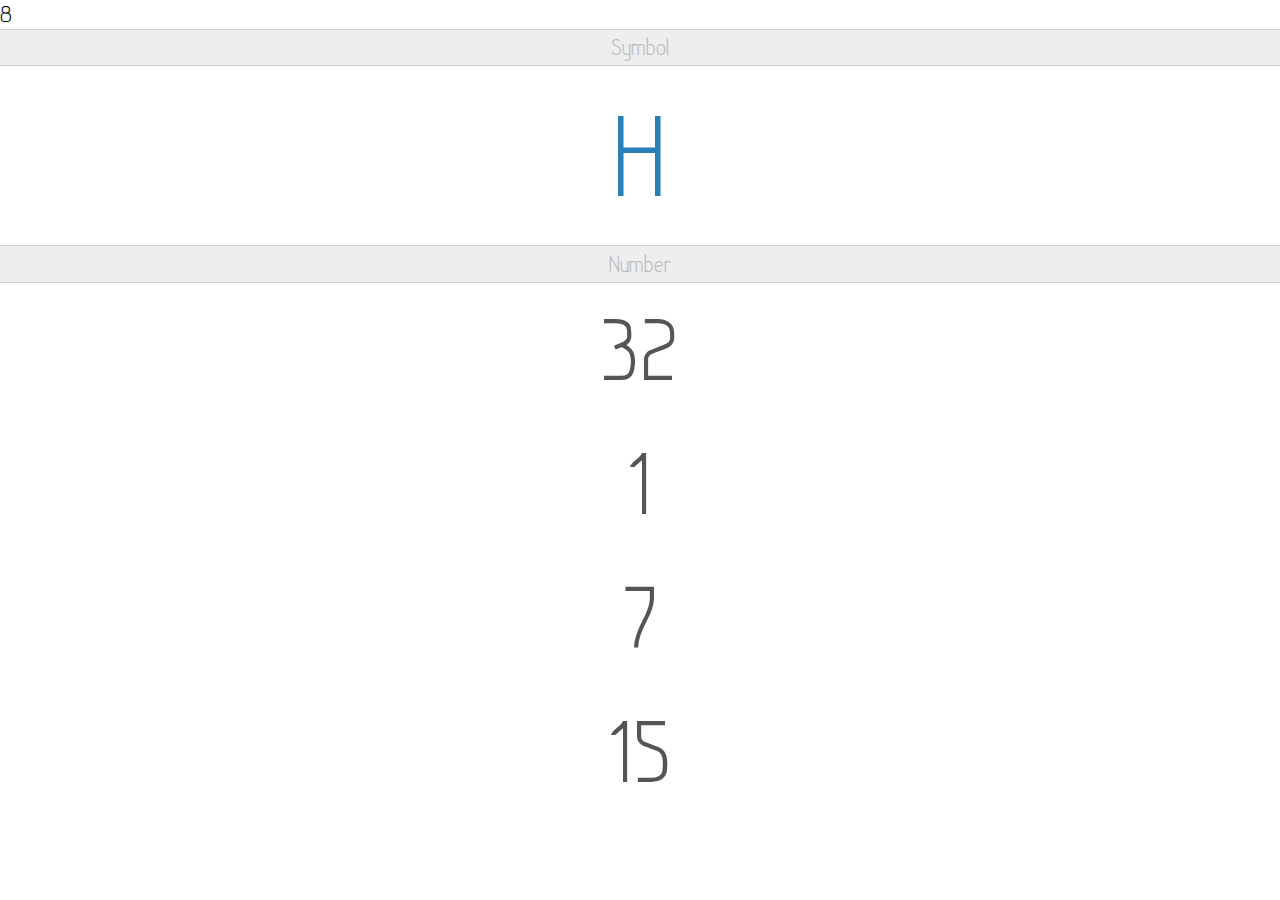
==== index.html @ 851ba933 "First commit" ====
<!DOCTYPE html>

<html>

	<head>
		<title>Elements</title>
		<link href='style.css' rel='stylesheet'>8
		<meta name='viewport' content='width=device-width, initial-scale=1'>
	</head>

	<body>
		<h3>Symbol</h3>
		<h1>H</h1>
		<h3>Number</h3>
		<h2>32</h2>
		<h2>1</h2>
		<h2>7</h2>
		<h2>15</h2>
		<script src='phonegap.js'></script>
		<script src='fastclick.js'></script>
		<script>window.addEventListener('load', function() { FastClick.attach(document.body); }, false);</script>
		<script src='jquery-1.11.0.min.js'></script>
		<script src='app.js'></script>
	</body>

</html>
---- style.css ----
@font-face {
	font-family: 'Hallo';
	src: url('Hallo.otf');
	font-weight: 300;
}

html, body {
	width: 100%;
	margin: 0;
}

body {
	font-family: 'Hallo', sans-serif;
}

h3 {
	color: #bbb;
	width: 100%;
	padding: 0.125em 0;
	margin: 0;
	background-color: #eee;
	border: none;
	border-top: 1px solid #ccc;
	border-bottom: 1px solid #ccc;
	font-size: 1em;
	font-weight: 300;
	text-align: center;
}

h1 {
	color: #2980b9;
	width: 100%;
	padding: 0.125em 0;
	margin: 0;
	background-color: #fff;
	font-size: 5em;
	font-weight: 300;
	text-align: center;
}

h2 {
	color: #555;
	width: 100%;
	padding: 0.125em 0;
	margin: 0;
	background-color: #fff;
	font-size: 3.75em;
	font-weight: 300;
	text-align: center;
}
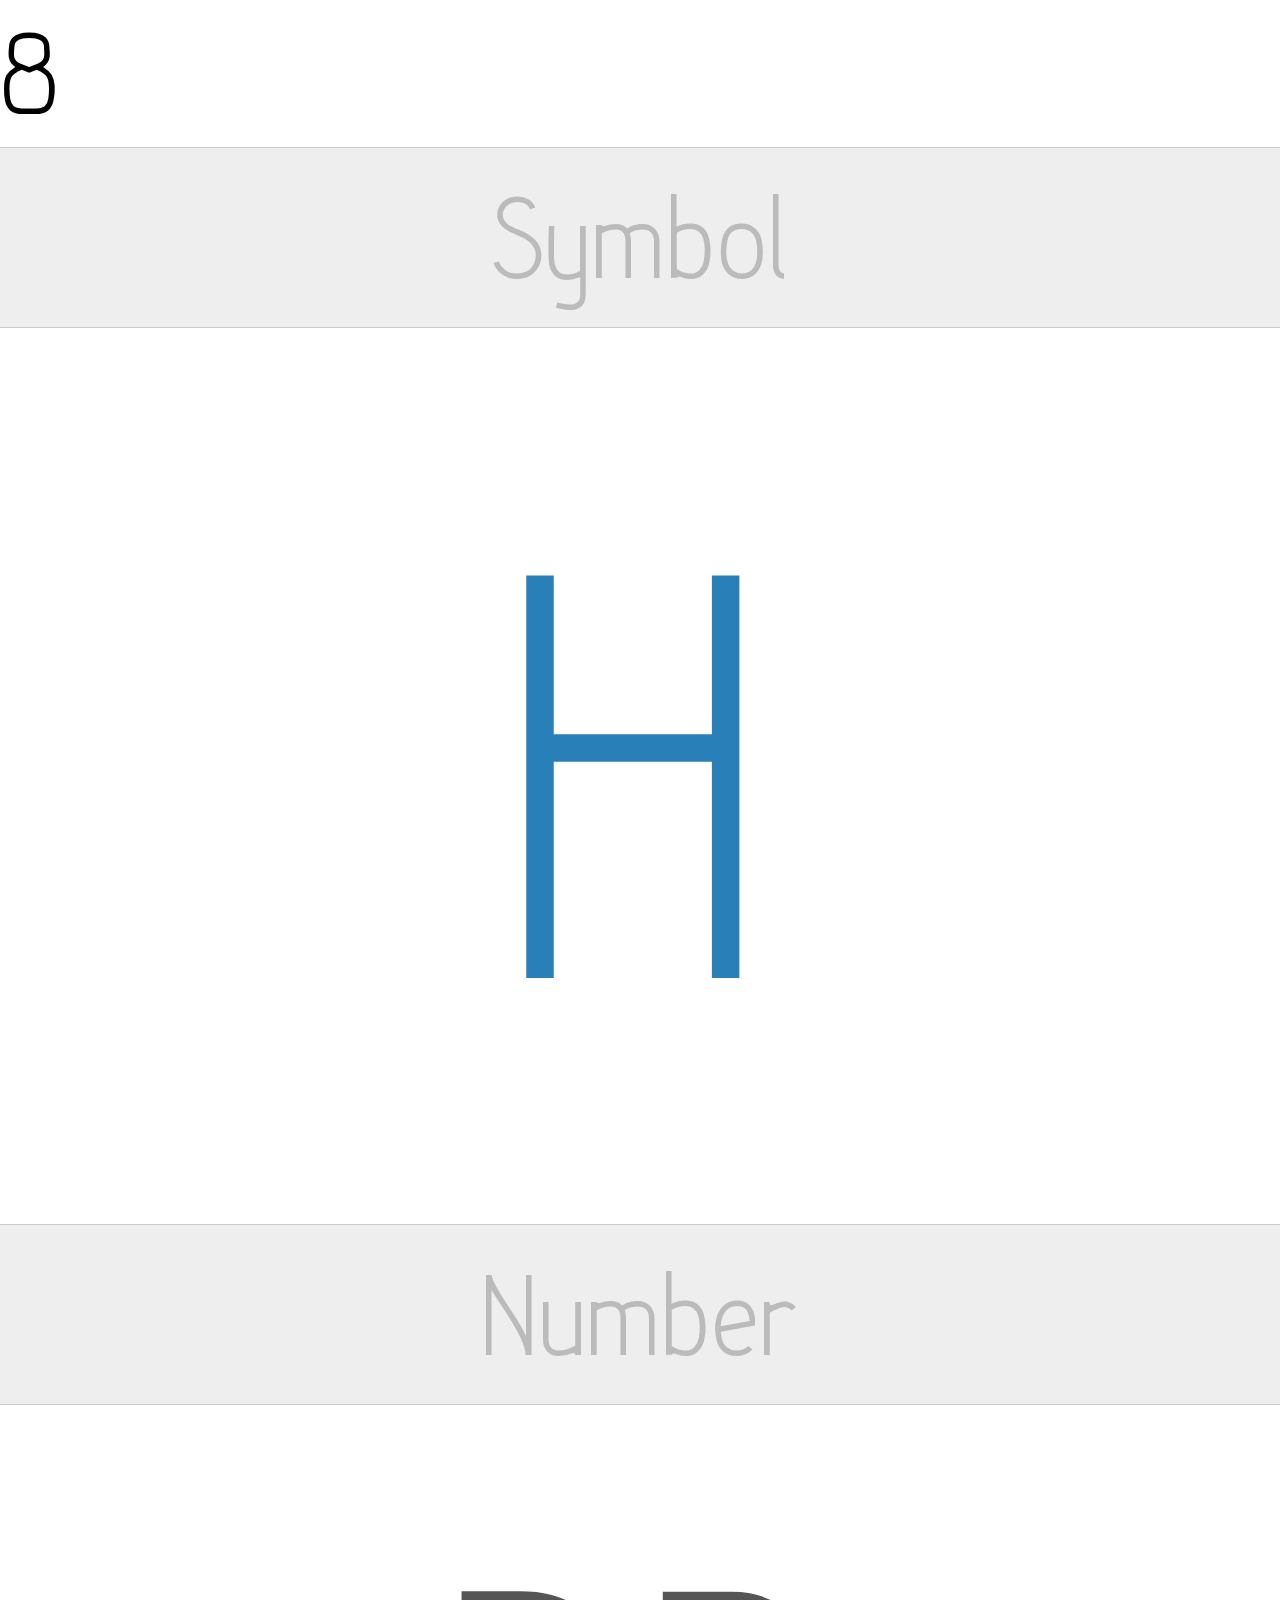
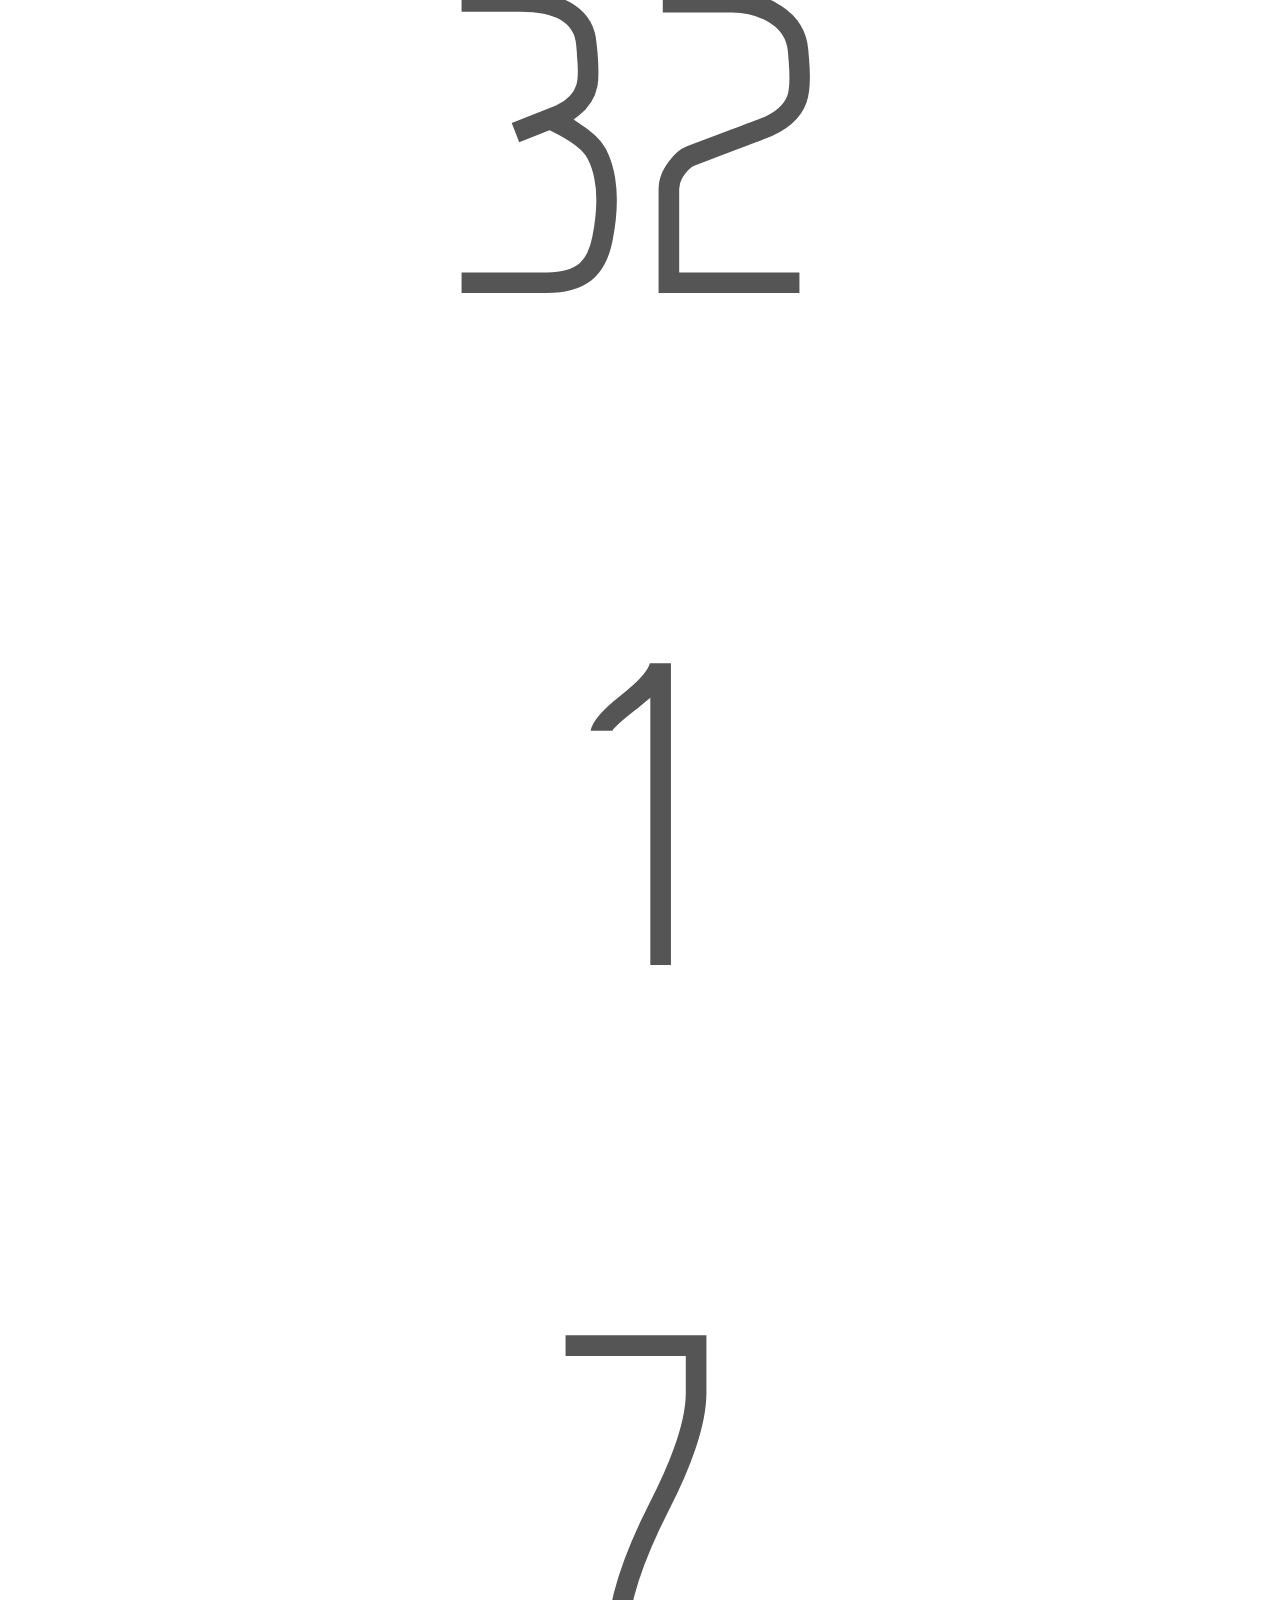
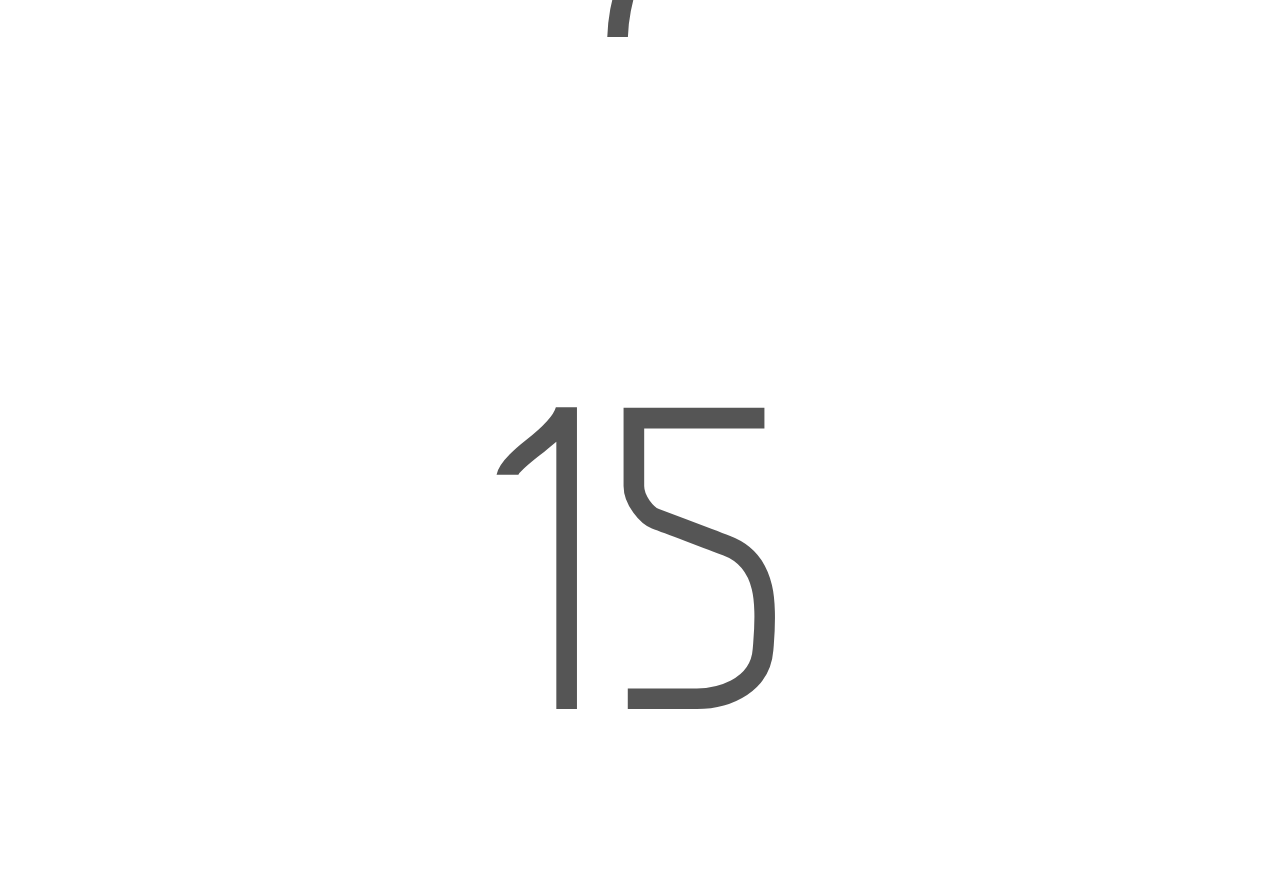
==== commit 0b551bb2: "Removed fastclick.js" ====
--- a/index.html
+++ b/index.html
@@ -18,8 +18,6 @@
 		<h2>7</h2>
 		<h2>15</h2>
 		<script src='phonegap.js'></script>
-		<script src='fastclick.js'></script>
-		<script>window.addEventListener('load', function() { FastClick.attach(document.body); }, false);</script>
 		<script src='jquery-1.11.0.min.js'></script>
 		<script src='app.js'></script>
 	</body>
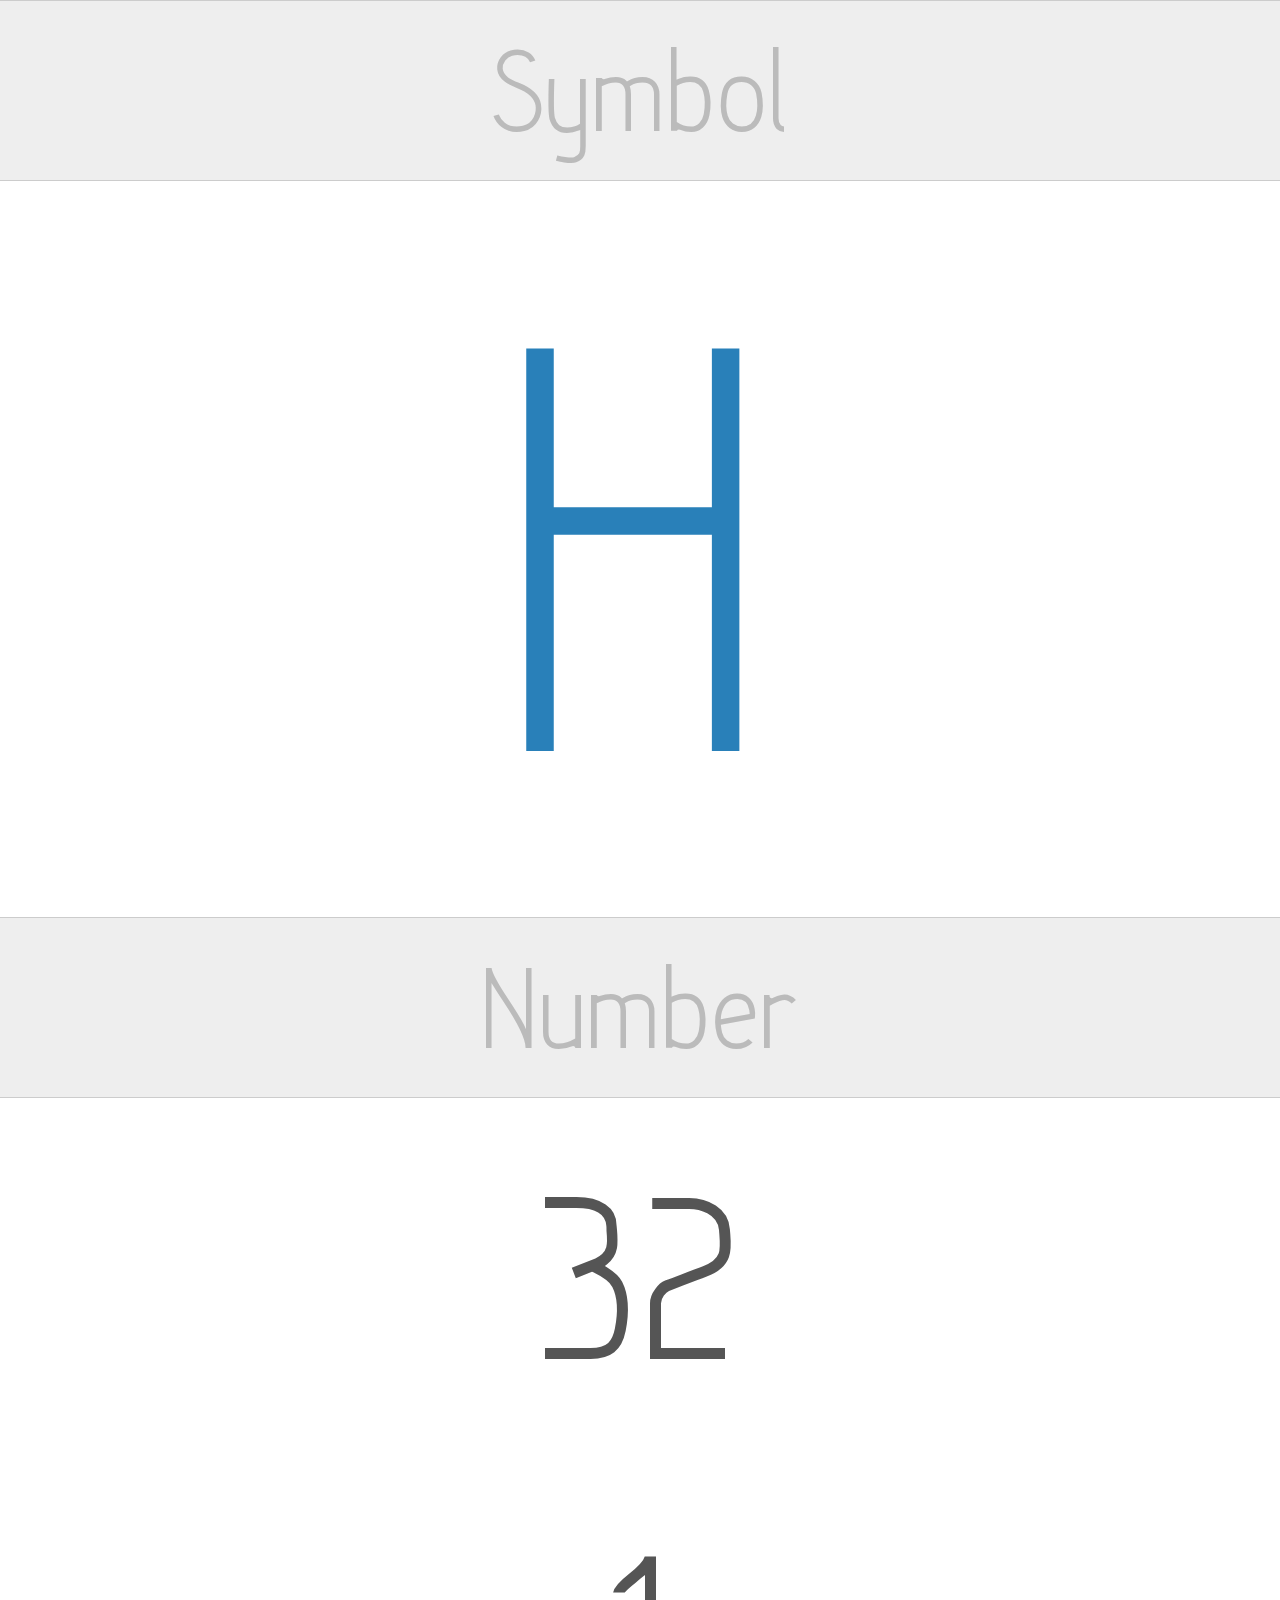
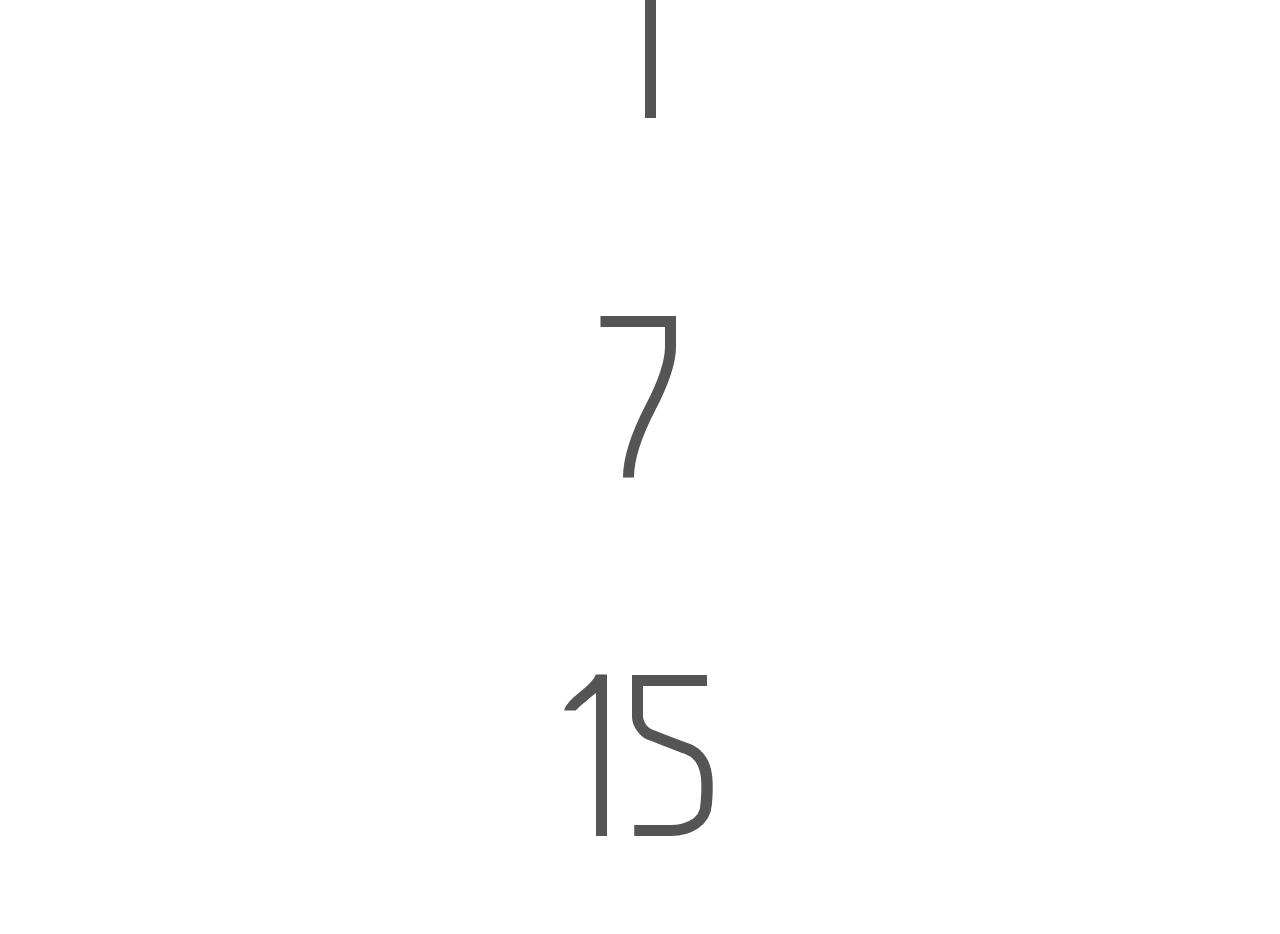
==== commit 94053181: "Smaller font and margins" ====
--- a/index.html
+++ b/index.html
@@ -5,7 +5,7 @@
 
 	<head>
 		<title>Elements</title>
-		<link href='style.css' rel='stylesheet'>8
+		<link href='style.css' rel='stylesheet'>
 		<meta name='viewport' content='width=device-width, initial-scale=1'>
 	</head>
 
--- a/style.css
+++ b/style.css
@@ -31,7 +31,7 @@
 h1 {
 	color: #2980b9;
 	width: 100%;
-	padding: 0.125em 0;
+	padding: 0;
 	margin: 0;
 	background-color: #fff;
 	font-size: 5em;
@@ -45,7 +45,7 @@
 	padding: 0.125em 0;
 	margin: 0;
 	background-color: #fff;
-	font-size: 3.75em;
+	font-size: 2em;
 	font-weight: 300;
 	text-align: center;
 }
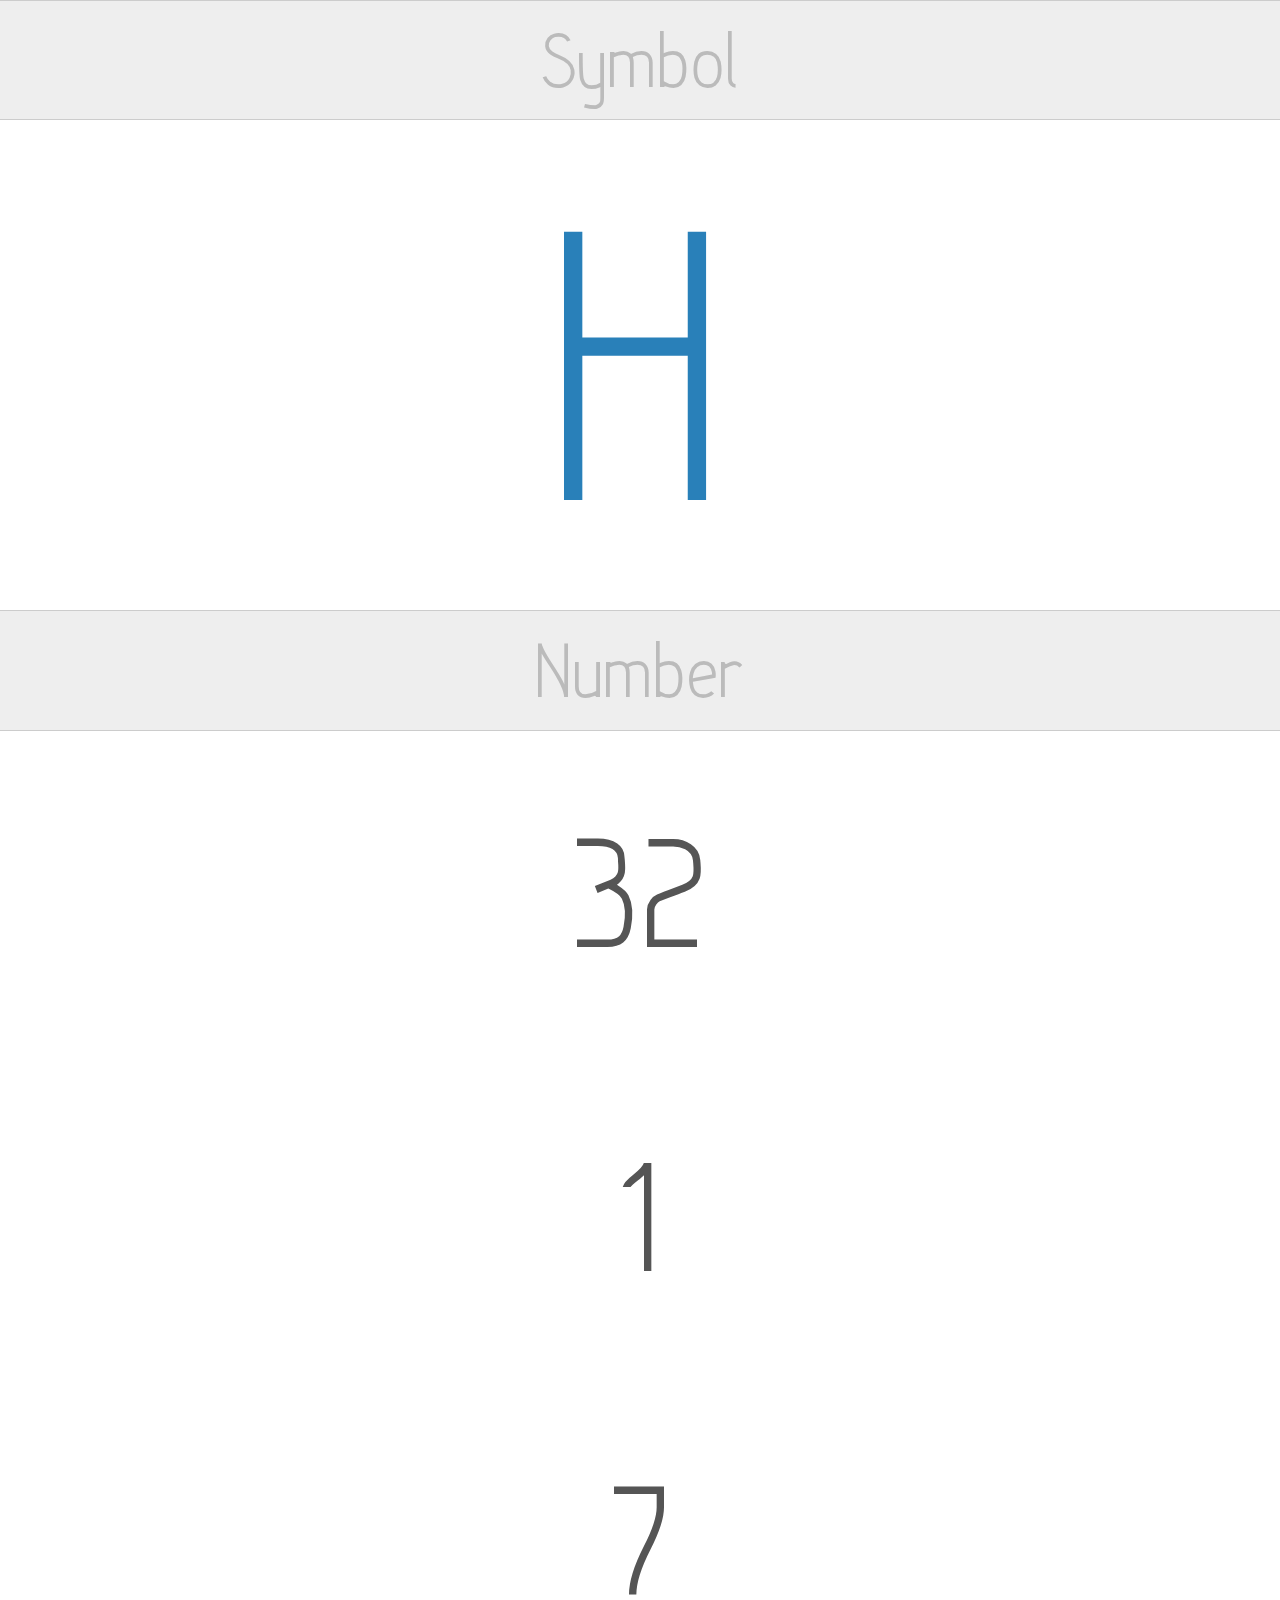
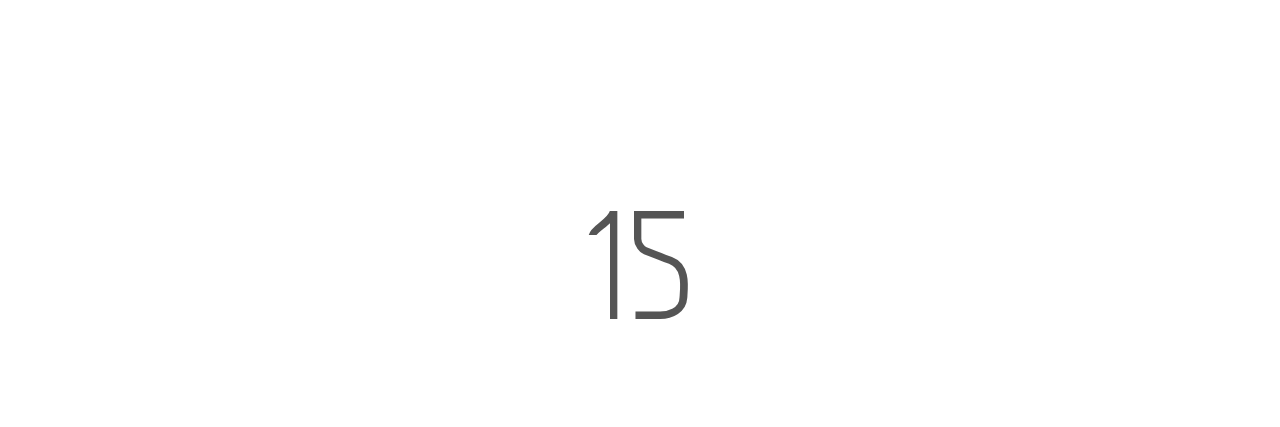
==== commit 212952ca: "fastclick.js" ====
--- a/index.html
+++ b/index.html
@@ -18,6 +18,7 @@
 		<h2>7</h2>
 		<h2>15</h2>
 		<script src='phonegap.js'></script>
+		<script type='application/javascript' src='fastclick.js'></script>
 		<script src='jquery-1.11.0.min.js'></script>
 		<script src='app.js'></script>
 	</body>
--- a/style.css
+++ b/style.css
@@ -12,6 +12,10 @@
 
 body {
 	font-family: 'Hallo', sans-serif;
+}
+
+* {
+	-webkit-tap-highlight-color: rgba(0, 0, 0, 0);
 }
 
 h3 {
@@ -42,10 +46,15 @@
 h2 {
 	color: #555;
 	width: 100%;
-	padding: 0.125em 0;
+	padding: 0.375em 0;
 	margin: 0;
 	background-color: #fff;
 	font-size: 2em;
 	font-weight: 300;
 	text-align: center;
 }
+
+h2:hover {
+	color: #2980b9;
+	background-color: #eee;
+}
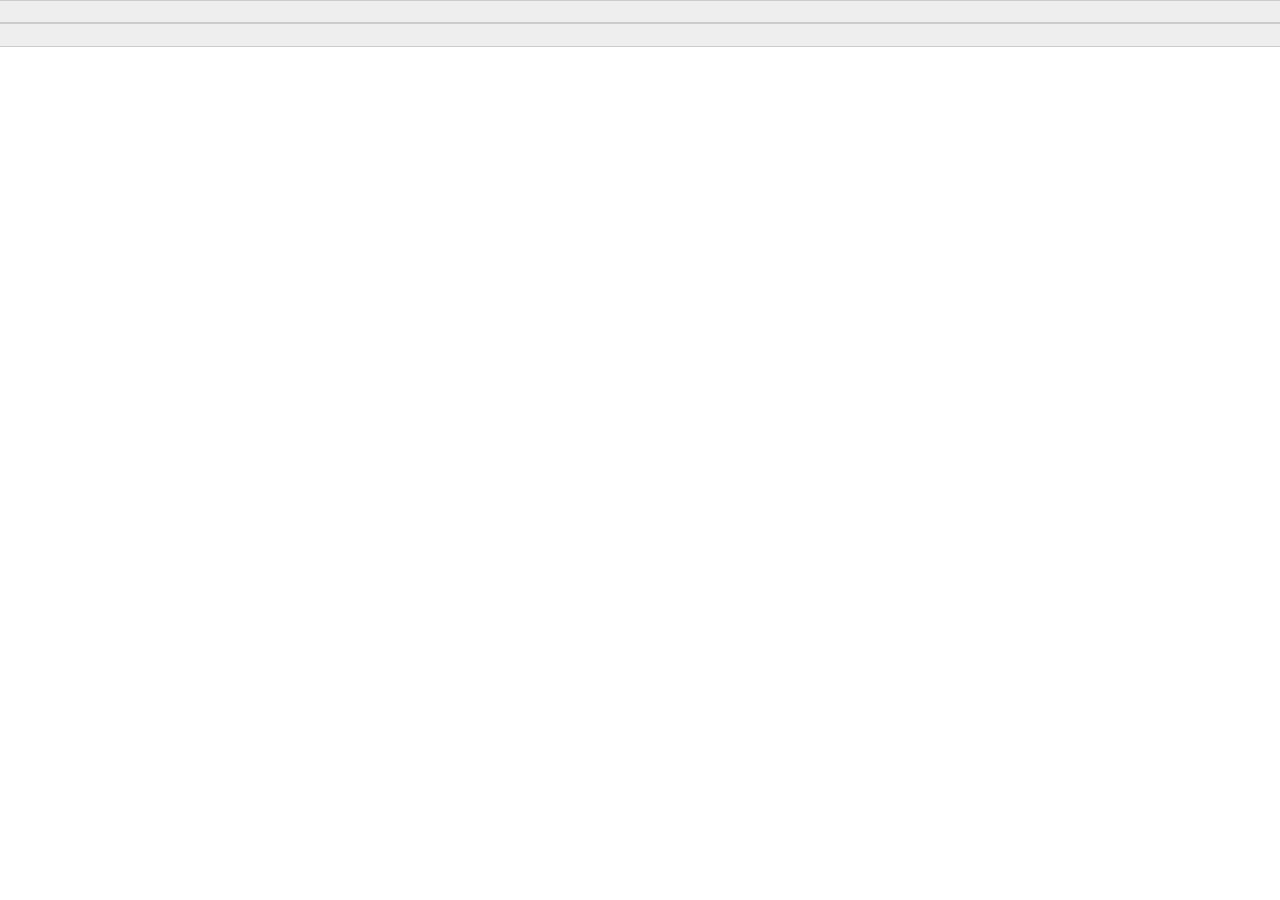
==== commit e28d05fa: "Question randomization" ====
--- a/index.html
+++ b/index.html
@@ -10,13 +10,13 @@
 	</head>
 
 	<body>
-		<h3>Symbol</h3>
-		<h1>H</h1>
-		<h3>Number</h3>
-		<h2>32</h2>
-		<h2>1</h2>
-		<h2>7</h2>
-		<h2>15</h2>
+		<h3></h3>
+		<h1></h1>
+		<h3></h3>
+		<h2></h2>
+		<h2></h2>
+		<h2></h2>
+		<h2></h2>
 		<script src='phonegap.js'></script>
 		<script type='application/javascript' src='fastclick.js'></script>
 		<script src='jquery-1.11.0.min.js'></script>
--- a/style.css
+++ b/style.css
@@ -53,8 +53,3 @@
 	font-weight: 300;
 	text-align: center;
 }
-
-h2:hover {
-	color: #2980b9;
-	background-color: #eee;
-}
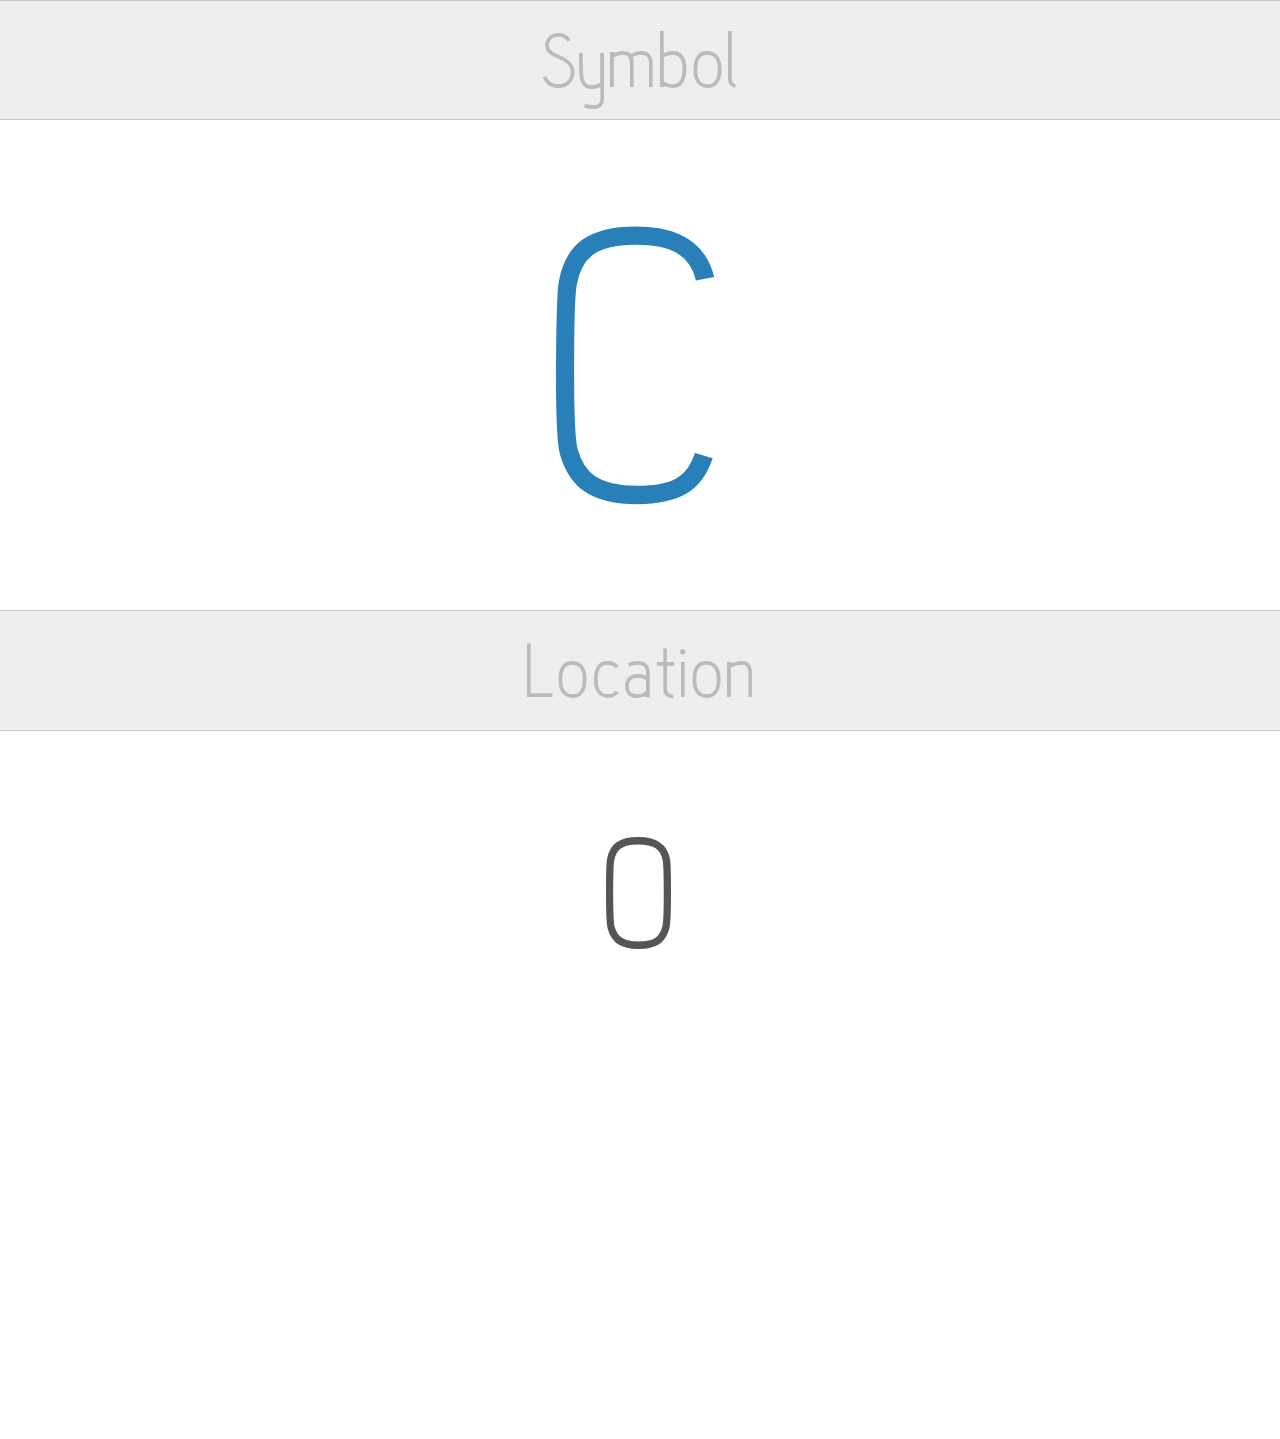
==== commit 56056a2a: "Fixed JS code" ====
--- a/index.html
+++ b/index.html
@@ -10,9 +10,9 @@
 	</head>
 
 	<body>
-		<h3></h3>
+		<h3 id='questionCharacteristic'></h3>
 		<h1></h1>
-		<h3></h3>
+		<h3 id='answerCharacteristic'></h3>
 		<h2></h2>
 		<h2></h2>
 		<h2></h2>
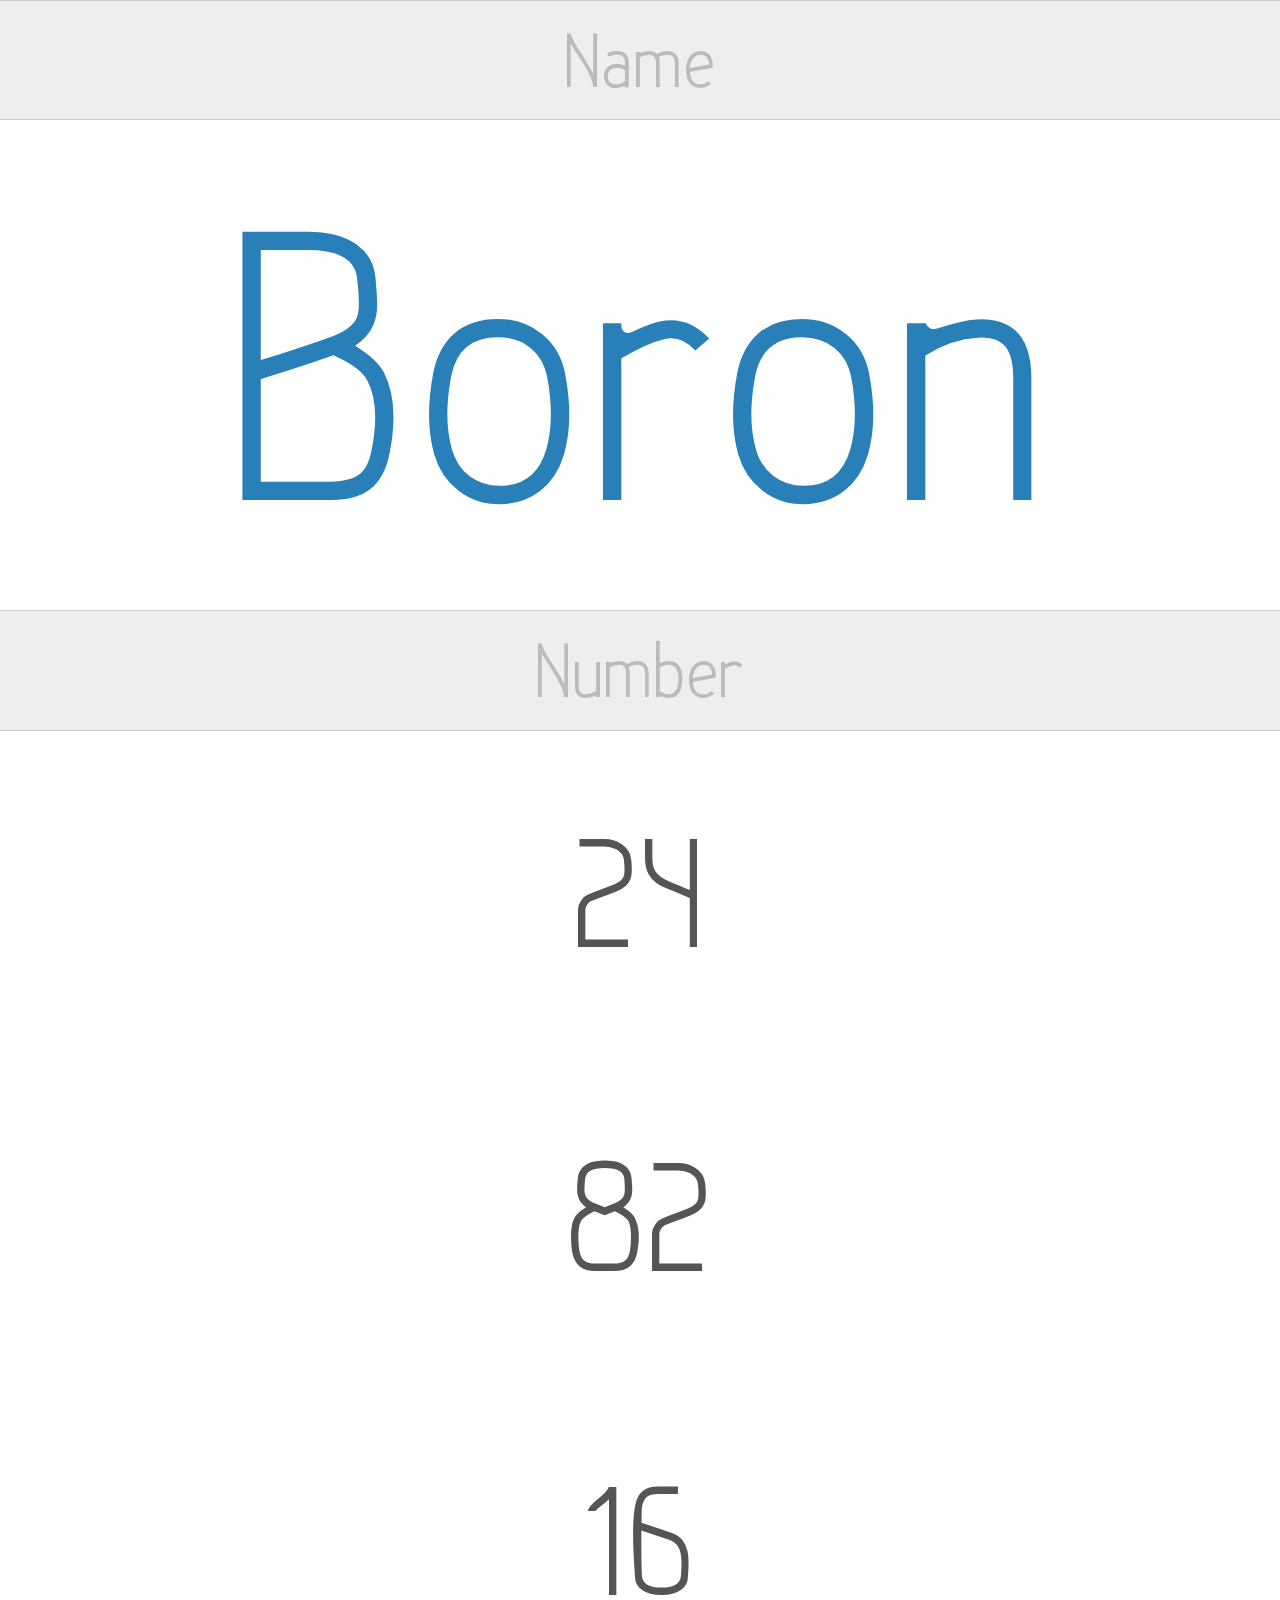
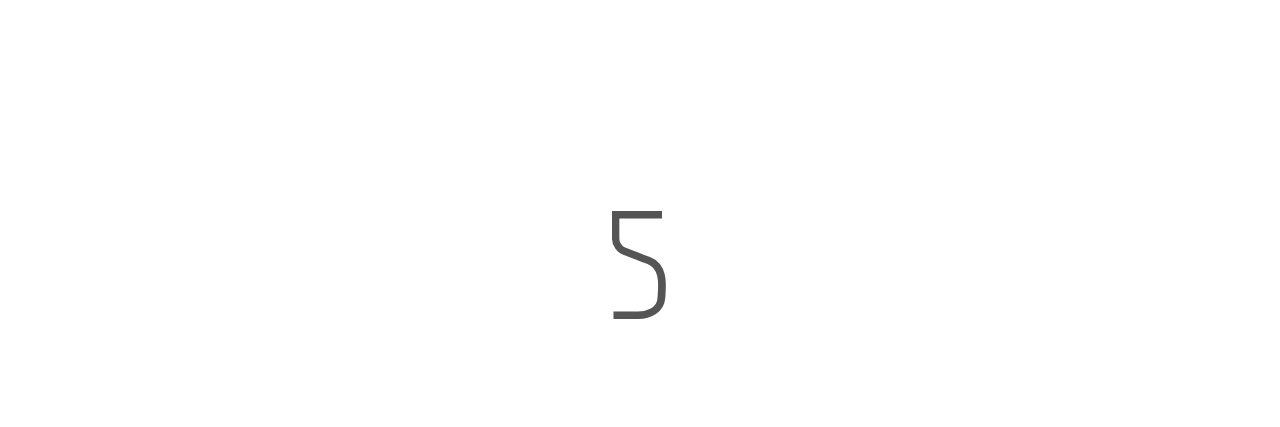
==== commit 62a6d13c: "Added correct / incorrect system and next question system" ====
--- a/index.html
+++ b/index.html
@@ -13,11 +13,12 @@
 		<h3 id='questionCharacteristic'></h3>
 		<h1></h1>
 		<h3 id='answerCharacteristic'></h3>
-		<h2></h2>
-		<h2></h2>
-		<h2></h2>
-		<h2></h2>
-		<script src='phonegap.js'></script>
+		<div>
+			<h2></h2>
+			<h2></h2>
+			<h2></h2>
+			<h2></h2>
+		</div>
 		<script type='application/javascript' src='fastclick.js'></script>
 		<script src='jquery-1.11.0.min.js'></script>
 		<script src='app.js'></script>
--- a/style.css
+++ b/style.css
@@ -53,3 +53,13 @@
 	font-weight: 300;
 	text-align: center;
 }
+
+h2.correct {
+	color: #fff;
+	background-color: #2ecc71;
+}
+
+h2.incorrect {
+	color: #fff;
+	background-color: #e74c3c;
+}
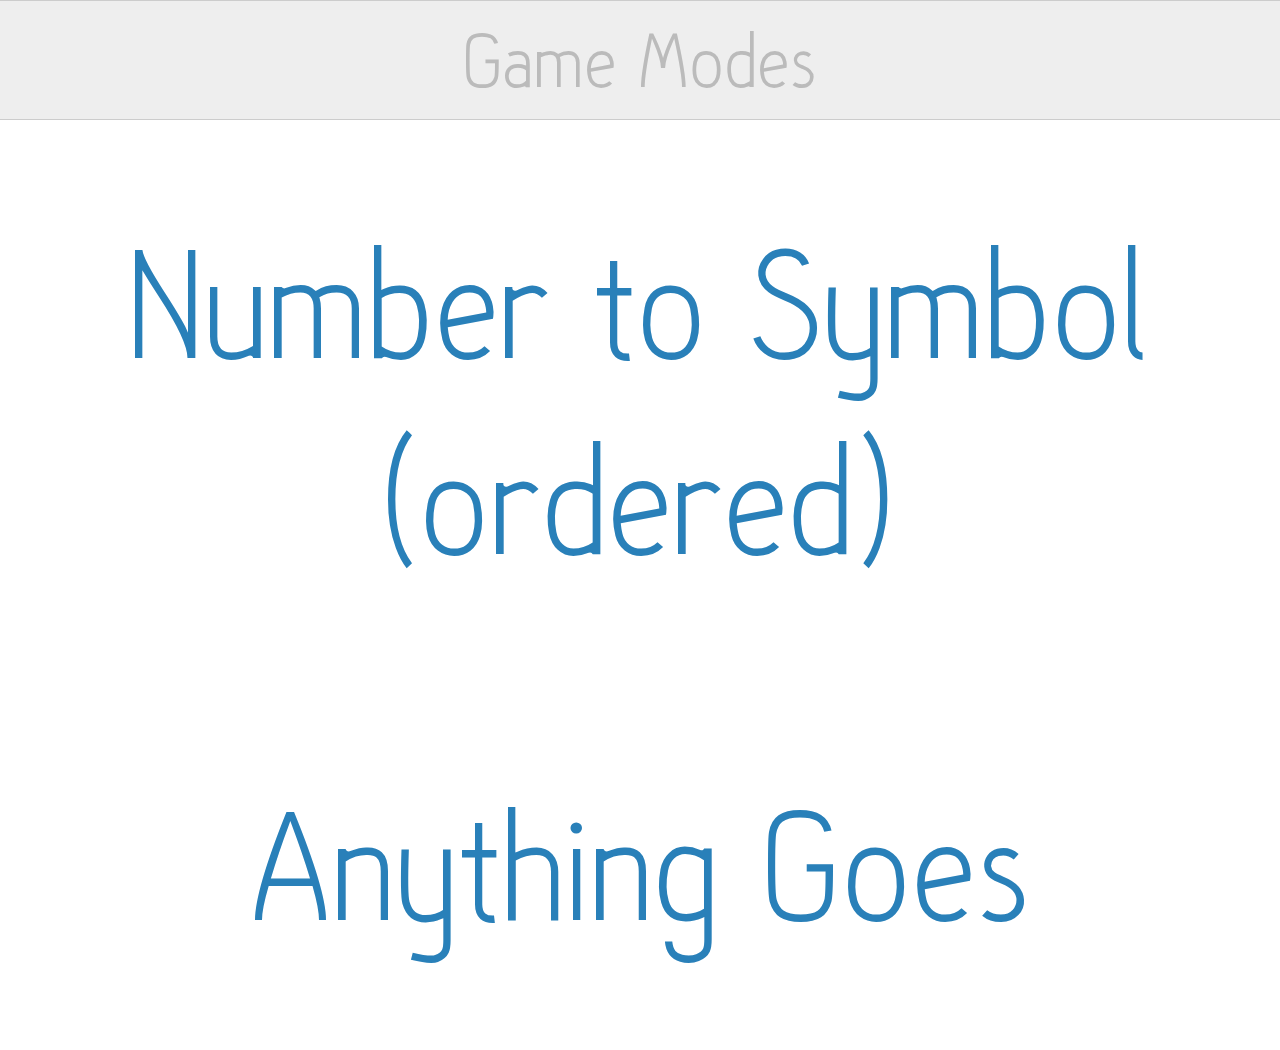
==== commit b7a08d77: "Font resizing and fastclick.js on index.html and fixes to menu button" ====
--- a/index.html
+++ b/index.html
@@ -10,15 +10,9 @@
 	</head>
 
 	<body>
-		<h3 id='questionCharacteristic'></h3>
-		<h1></h1>
-		<h3 id='answerCharacteristic'></h3>
-		<div>
-			<h2></h2>
-			<h2></h2>
-			<h2></h2>
-			<h2></h2>
-		</div>
+		<h3>Game Modes</h3>
+		<a href='number-symbol.html'>Number to Symbol (ordered)</a>
+		<a href='random.html'>Anything Goes</a>
 		<script type='application/javascript' src='fastclick.js'></script>
 		<script src='jquery-1.11.0.min.js'></script>
 		<script src='app.js'></script>
--- a/style.css
+++ b/style.css
@@ -16,6 +16,40 @@
 
 * {
 	-webkit-tap-highlight-color: rgba(0, 0, 0, 0);
+}
+
+a {
+	display: block;
+	color: #2980b9;
+	width: 100%;
+	padding: 0.5em 0;
+	margin: 0;
+	font-size: 2em;
+	font-weight: 300;
+	text-align: center;
+	text-decoration: none;
+}
+
+a:hover, a:active {
+	color: #2980b9;
+	text-decoration: none;
+}
+
+a#menu {
+	position: absolute;
+	display: inline;
+	top: 5px;
+	right: 5px;
+	color: #999;
+	width: 20px;
+	font-size: 1.5em;
+	font-weight: 300;
+	text-decoration: none;
+}
+
+a#menu:hover, a#menu:active {
+	color: #999;
+	text-decoration: none;
 }
 
 h3 {
